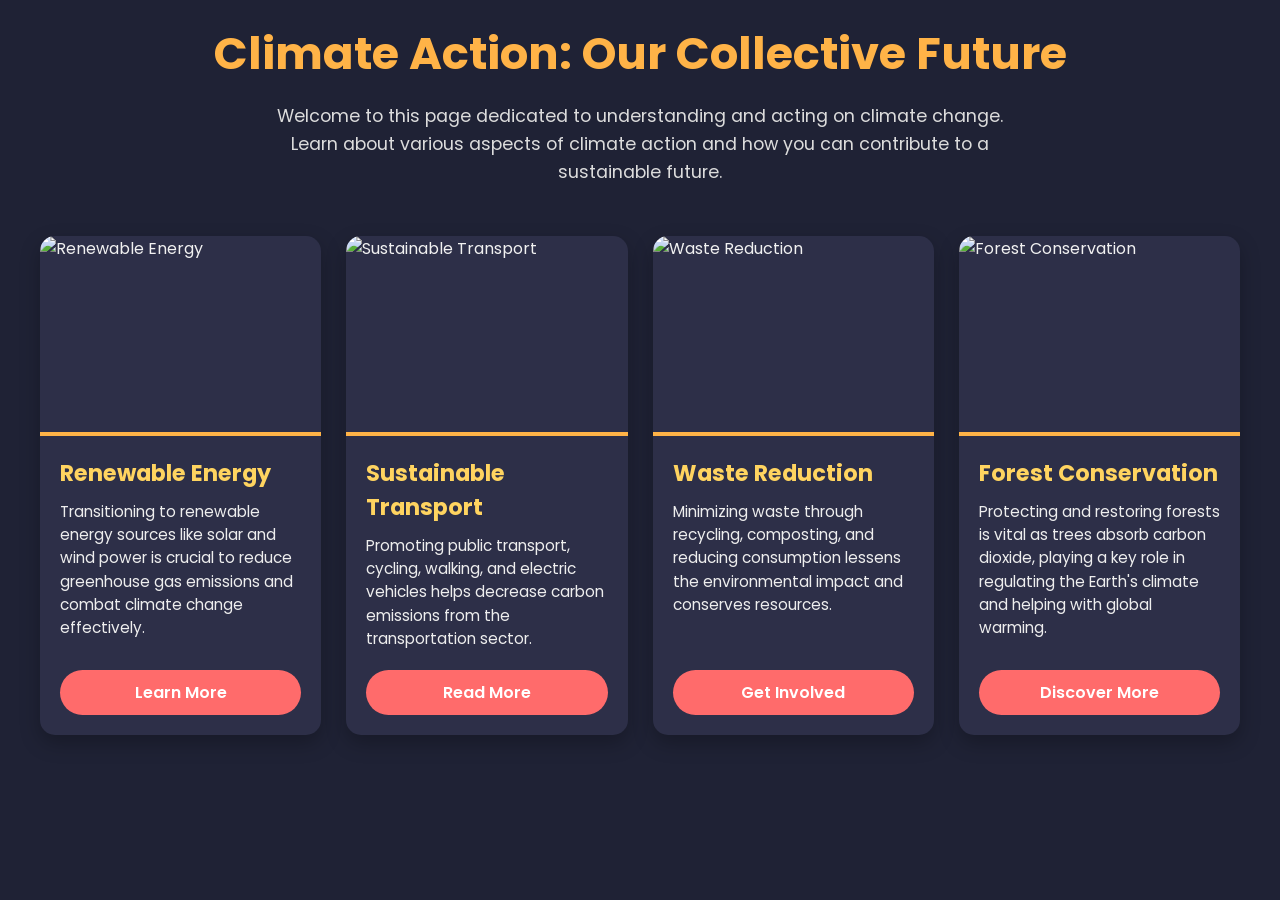
==== index.html @ 425d83c8 "Add initial project files for climate action website - Created index.html with sections for climate " ====
<!DOCTYPE html>
<html lang="en">
<head>
    <meta charset="UTF-8">
    <meta name="viewport" content="width=device-width, initial-scale=1.0">
    <title>Climate Action: Our Collective Future</title>
    <link href="https://fonts.googleapis.com/css2?family=Poppins:wght@400;600&display=swap" rel="stylesheet">
    <link rel="stylesheet" href="styles.css">
</head>
<body>

    <header class="page-header">
        <h1>Climate Action: Our Collective Future</h1>
        <p>
            Welcome to this page dedicated to understanding and acting on climate change.
            Learn about various aspects of climate action and how you can contribute to a sustainable future.
        </p>
    </header>

    <section class="cards-section">

        <div class="card">
            <img src="https://www.devb.gov.hk/filemanager/en/content_1044/20240915_17L.jpg" alt="Renewable Energy">
            <div class="card-content">
                <h2>Renewable Energy</h2>
                <p>Transitioning to renewable energy sources like solar and wind power is crucial to reduce greenhouse gas emissions and combat climate change effectively.</p>
                <a href="#" class="button">Learn More</a>
            </div>
        </div>

        <div class="card">
            <img src="https://blog.evbox.com/hs-fs/hubfs/EVBox_Troniq%20Modular_Simultaneous%20Charging%20(1).jpg?width=1400&height=1102&name=EVBox_Troniq%20Modular_Simultaneous%20Charging%20(1).jpg" alt="Sustainable Transport">
            <div class="card-content">
                <h2>Sustainable Transport</h2>
                <p>Promoting public transport, cycling, walking, and electric vehicles helps decrease carbon emissions from the transportation sector.</p>
                <a href="#" class="button">Read More</a>
            </div>
        </div>

        <div class="card">
            <img src="https://www.edmonton.ca/sites/default/files/public-files/feature-images/SortingBinsMainPhoto2.jpg" alt="Waste Reduction">
            <div class="card-content">
                <h2>Waste Reduction</h2>
                <p>Minimizing waste through recycling, composting, and reducing consumption lessens the environmental impact and conserves resources.</p>
                <a href="#" class="button">Get Involved</a>
            </div>
        </div>

        <div class="card">
            <img src="https://images.fineartamerica.com/images/artworkimages/mediumlarge/2/lush-green-rain-forest-jordan-siemens.jpg" alt="Forest Conservation">
            <div class="card-content">
                <h2>Forest Conservation</h2>
                <p>Protecting and restoring forests is vital as trees absorb carbon dioxide, playing a key role in regulating the Earth's climate and helping with global warming.</p>
                <a href="#" class="button">Discover More</a>
            </div>
        </div>

    </section>

</body>
</html>
---- styles.css ----
* {
    margin: 0;
    padding: 0;
    box-sizing: border-box;
    font-family: 'Poppins', sans-serif;
}

body {
    background-color: #1f2235;
    padding: 20px;
    color: #f1f1f1;
}

.page-header {
    text-align: center;
    margin-bottom: 50px;
}

.page-header h1 {
    font-size: 2.8em;
    color: #ffb347;
    margin-bottom: 15px;
}

.page-header p {
    font-size: 1.1em;
    color: #dcdcdc;
    max-width: 750px;
    margin: 0 auto;
    line-height: 1.6;
}

.cards-section {
    display: grid;
    grid-template-columns: repeat(auto-fit, minmax(280px, 1fr));
    gap: 25px;
    max-width: 1200px;
    margin: 0 auto;
}

.card {
    background-color: #2d2f48;
    border-radius: 15px;
    box-shadow: 0 8px 20px rgba(0, 0, 0, 0.25);
    overflow: hidden;
    display: flex;
    flex-direction: column;
    transition: transform 0.3s ease, box-shadow 0.3s ease;
}

.card:hover {
    transform: scale(1.03);
    box-shadow: 0 10px 30px rgba(255, 107, 107, 0.3);
}

.card img {
    width: 100%;
    height: 200px;
    object-fit: cover;
    border-bottom: 4px solid #ffb347;
}

.card-content {
    padding: 20px;
    display: flex;
    flex-direction: column;
    flex-grow: 1;
}

.card-content h2 {
    font-size: 1.4em;
    color: #ffd460;
    margin-bottom: 10px;
}

.card-content p {
    color: #eeeeee;
    font-size: 0.96em;
    line-height: 1.5;
    margin-bottom: auto;
}

.button {
    margin-top: 20px;
    padding: 10px 20px;
    background-color: #ff6b6b;
    color: white;
    text-decoration: none;
    text-align: center;
    border-radius: 30px;
    font-weight: 600;
    transition: background-color 0.3s ease;
}

.button:hover {
    background-color: #ff8787;
    cursor: pointer;
}
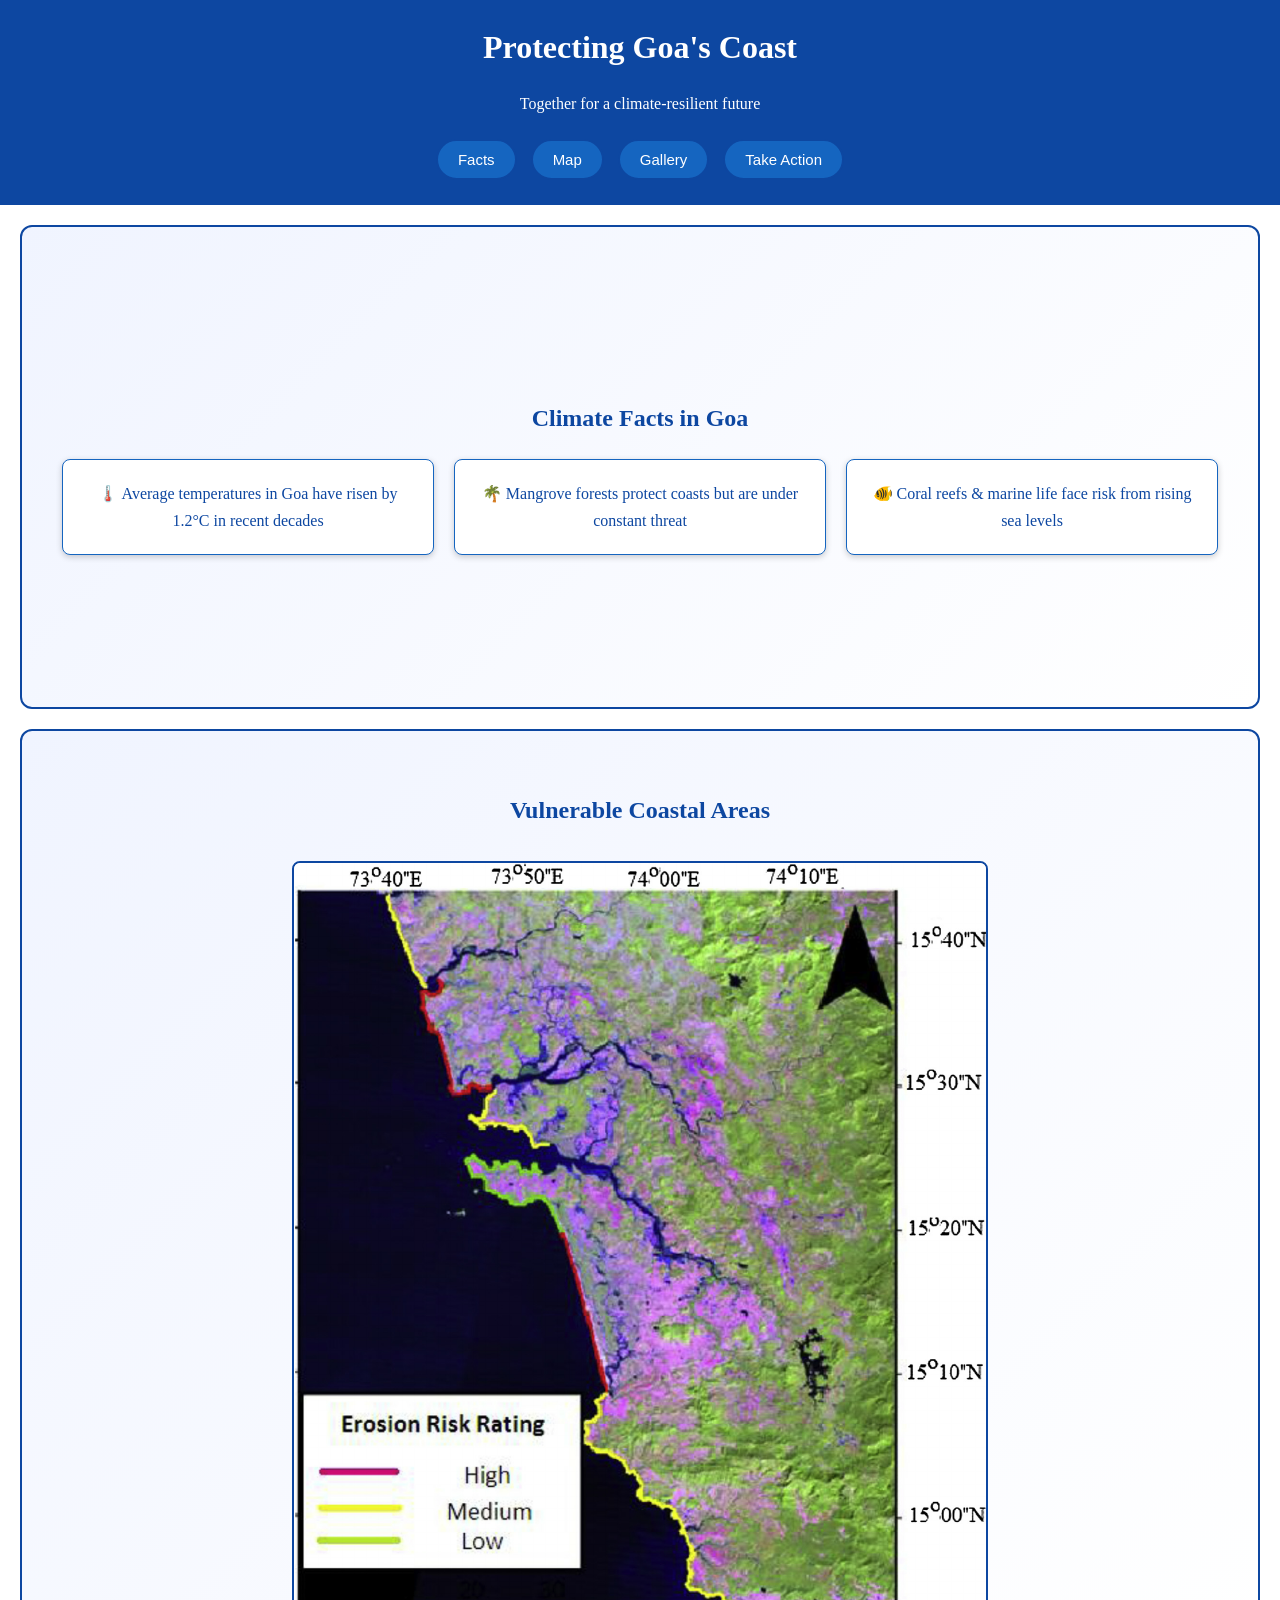
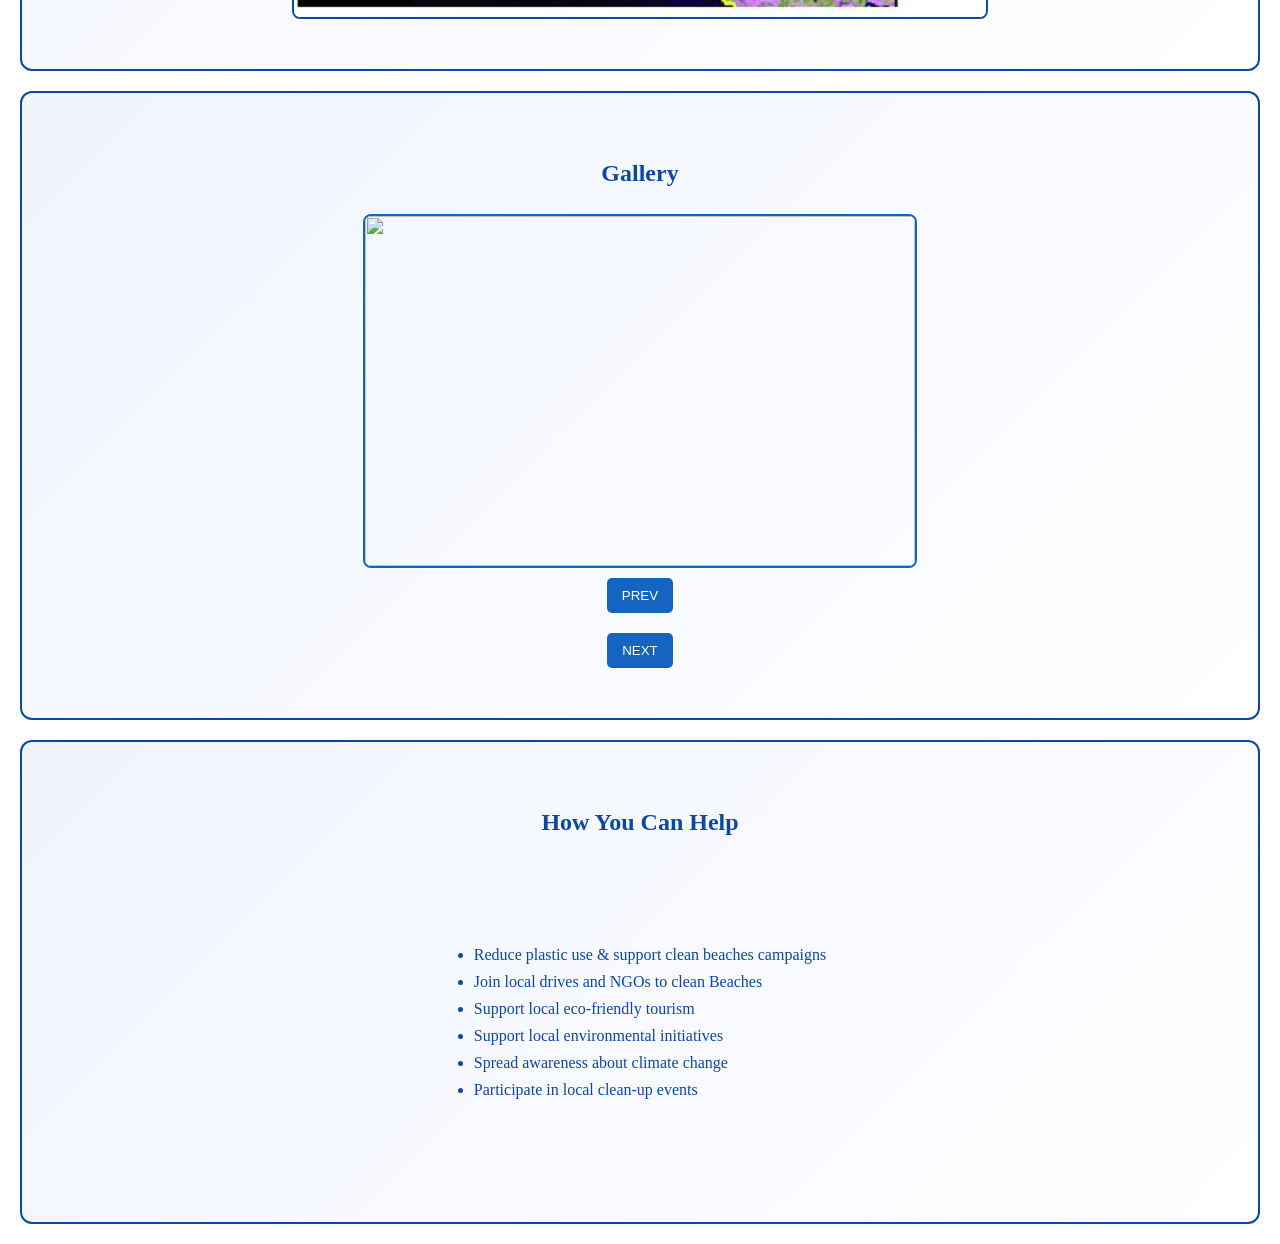
==== commit 738bcb0b: "updated" ====
--- a/index.html
+++ b/index.html
@@ -1,61 +1,65 @@
 <!DOCTYPE html>
 <html lang="en">
 <head>
-    <meta charset="UTF-8">
-    <meta name="viewport" content="width=device-width, initial-scale=1.0">
-    <title>Climate Action: Our Collective Future</title>
-    <link href="https://fonts.googleapis.com/css2?family=Poppins:wght@400;600&display=swap" rel="stylesheet">
-    <link rel="stylesheet" href="styles.css">
+  <meta charset="UTF-8">
+  <meta name="viewport" content="width=device-width, initial-scale=1.0">
+  <title>Protecting Goa’s Coast</title>
+  <link rel="stylesheet" href="style.css">
 </head>
 <body>
-
-    <header class="page-header">
-        <h1>Climate Action: Our Collective Future</h1>
-        <p>
-            Welcome to this page dedicated to understanding and acting on climate change.
-            Learn about various aspects of climate action and how you can contribute to a sustainable future.
-        </p>
+    <header>
+    <h1>Protecting Goa's Coast</h1>
+    <p>Together for a climate-resilient future</p>
+    <nav>
+        <button onclick="location.href='#facts'">Facts</button>
+        <button onclick="location.href='#map'">Map</button>
+        <button onclick="location.href='#gallery'">Gallery</button>
+        <button onclick="location.href='#action'">Take Action</button>
+    </nav>
     </header>
 
-    <section class="cards-section">
+    <div id="facts" class="facts">
+    <h2>Climate Facts in Goa</h2>
+    <div class="fact-cards">
+        <div class="card">🌡️ Average temperatures in Goa have risen by 1.2°C in recent decades</div>
+        <div class="card">🌴 Mangrove forests protect coasts but are under constant threat</div>
+        <div class="card">🐠 Coral reefs & marine life face risk from rising sea levels</div>
+    </div>
+    </div>
 
-        <div class="card">
-            <img src="https://www.devb.gov.hk/filemanager/en/content_1044/20240915_17L.jpg" alt="Renewable Energy">
-            <div class="card-content">
-                <h2>Renewable Energy</h2>
-                <p>Transitioning to renewable energy sources like solar and wind power is crucial to reduce greenhouse gas emissions and combat climate change effectively.</p>
-                <a href="#" class="button">Learn More</a>
-            </div>
-        </div>
 
-        <div class="card">
-            <img src="https://blog.evbox.com/hs-fs/hubfs/EVBox_Troniq%20Modular_Simultaneous%20Charging%20(1).jpg?width=1400&height=1102&name=EVBox_Troniq%20Modular_Simultaneous%20Charging%20(1).jpg" alt="Sustainable Transport">
-            <div class="card-content">
-                <h2>Sustainable Transport</h2>
-                <p>Promoting public transport, cycling, walking, and electric vehicles helps decrease carbon emissions from the transportation sector.</p>
-                <a href="#" class="button">Read More</a>
-            </div>
-        </div>
+  <div id="map" class="map-section">
+    <h2>Vulnerable Coastal Areas</h2>
+    <img src="images/riskimage.png" alt="Risk rating map of Goa’s coast">
+  </div>
 
-        <div class="card">
-            <img src="https://www.edmonton.ca/sites/default/files/public-files/feature-images/SortingBinsMainPhoto2.jpg" alt="Waste Reduction">
-            <div class="card-content">
-                <h2>Waste Reduction</h2>
-                <p>Minimizing waste through recycling, composting, and reducing consumption lessens the environmental impact and conserves resources.</p>
-                <a href="#" class="button">Get Involved</a>
-            </div>
-        </div>
+  <div id="gallery" class="gallery">
+    <h2>Gallery</h2>
+    <div class="slider">
+      <img src="https://static.toiimg.com/thumb/msid-119871473,width-400,resizemode-4/119871473.jpg">
+      <img src="https://www.tripsavvy.com/thmb/1yFOQKAivAJkk4RagJB0WyoeRQY=/2125x1417/filters:no_upscale():max_bytes(150000):strip_icc()/GettyImages-592182071-5b3224173418c60036f136ab.jpg">
+      <img src="https://media.istockphoto.com/photos/the-beach-picture-id157579910?k=20&m=157579910&s=612x612&w=0&h=2mk--eELAC90MQa7K3QxUGAs3ibdSSRVjv2mlM3h-BU=">
+      <img src="https://im.whatshot.in/img/2020/Jan/shutterstock-1321441472-cropped-1580207153-1580300957.jpg">
+      <img src="https://www.dealsshutter.com/blog/wp-content/uploads/2020/10/things-to-do-in-north-goa-1024x682.jpg">
+      <img src="https://th.bing.com/th/id/OIP.scFIF3fpVCtUuvjt7jcuFgHaEK?o=7rm=3&rs=1&pid=ImgDetMain&o=7&rm=3">
+    </div>
+    <button class="prev">PREV</button>
+    <button class="next">NEXT</button>
 
-        <div class="card">
-            <img src="https://images.fineartamerica.com/images/artworkimages/mediumlarge/2/lush-green-rain-forest-jordan-siemens.jpg" alt="Forest Conservation">
-            <div class="card-content">
-                <h2>Forest Conservation</h2>
-                <p>Protecting and restoring forests is vital as trees absorb carbon dioxide, playing a key role in regulating the Earth's climate and helping with global warming.</p>
-                <a href="#" class="button">Discover More</a>
-            </div>
-        </div>
+  </div>
 
-    </section>
+  <div id="action" class="action">
+    <h2>How You Can Help</h2>
+    <ul>
+      <li>Reduce plastic use & support clean beaches campaigns </li>
+      <li>Join local drives and NGOs to clean Beaches</li>
+      <li>Support local eco-friendly tourism</li>
+      <li>Support local environmental initiatives</li>
+      <li>Spread awareness about climate change</li>
+      <li>Participate in local clean-up events</li>
+    </ul>
+  </div>
 
+  <script src="main.js"></script>
 </body>
 </html>
--- a/style.css
+++ b/style.css
@@ -0,0 +1,122 @@
+body {
+  margin: 0;
+  font-family: cursive;
+  background: #ffffff;
+  color: #1e1e1e;
+  line-height: 1.7;
+}
+
+header {
+  text-align: center;
+  padding: 20px;
+  background: #0d47a1; 
+  color: #ffffff;
+}
+
+header h1 {
+  margin: 0;
+  font-size: 2rem;
+}
+
+header nav {
+  margin-top: 15px;
+}
+
+header nav button {
+  background: #1565c0; 
+  color: #ffffff;
+  border: 2px solid #0d47a1;
+  padding: 10px 20px;
+  margin: 5px;
+  border-radius: 50px;
+  cursor: pointer;
+  font-size: 15px;
+  font-family: 'Poppins', sans-serif;
+  transition: all 0.3s ease;
+}
+
+header nav button:hover {
+  background: #0d47a1; 
+  color: #ffffff;
+  transform: translateY(-2px);
+}
+
+.facts, .map-section, .gallery, .action {
+  min-height: 400px;
+  display: flex;
+  flex-direction: column;
+  justify-content: center;
+  align-items: center;
+  padding: 40px;
+  margin: 20px;
+  background: linear-gradient(135deg, #f0f4ff, #ffffff); 
+  border: 2px solid #0d47a1;
+  border-radius: 12px;
+  color: #0d47a1;
+}
+
+.fact-cards {
+  display: flex;
+  gap: 20px;
+  justify-content: center;
+  flex-wrap: wrap;
+}
+
+.card {
+  background: #ffffff;
+  padding: 20px;
+  border-radius: 8px;
+  box-shadow: 0 2px 6px rgba(0,0,0,0.2);
+  flex: 1 1 250px;
+  border: 1px solid #1565c0;
+  display: flex;
+  align-items: center;
+  justify-content: center;
+  text-align: center;
+  color: #0d47a1;
+}
+
+.map-section img {
+  max-width: 90%;
+  margin: 10px auto;
+  border-radius: 8px;
+  display: block;
+  border: 2px solid #0d47a1;
+}
+
+.slider {
+  position: relative;
+  max-width: 600px;
+  margin: auto;
+  overflow: hidden;
+}
+
+.slider img {
+  width: 550px;
+  height: 350px;
+  display: none;
+  border-radius: 8px;
+  border: 2px solid #1565c0;
+}
+
+button.prev, button.next {
+  background: #1565c0;
+  color: #ffffff;
+  border: none;
+  padding: 10px 15px;
+  margin: 10px;
+  cursor: pointer;
+  border-radius: 5px;
+}
+
+button.prev:hover, button.next:hover {
+  background: #0d47a1;
+}
+
+.action ul {
+  list-style: disc;
+  max-width: 600px;
+  margin: auto;
+  padding-left: 20px;
+  text-align: left;
+}
